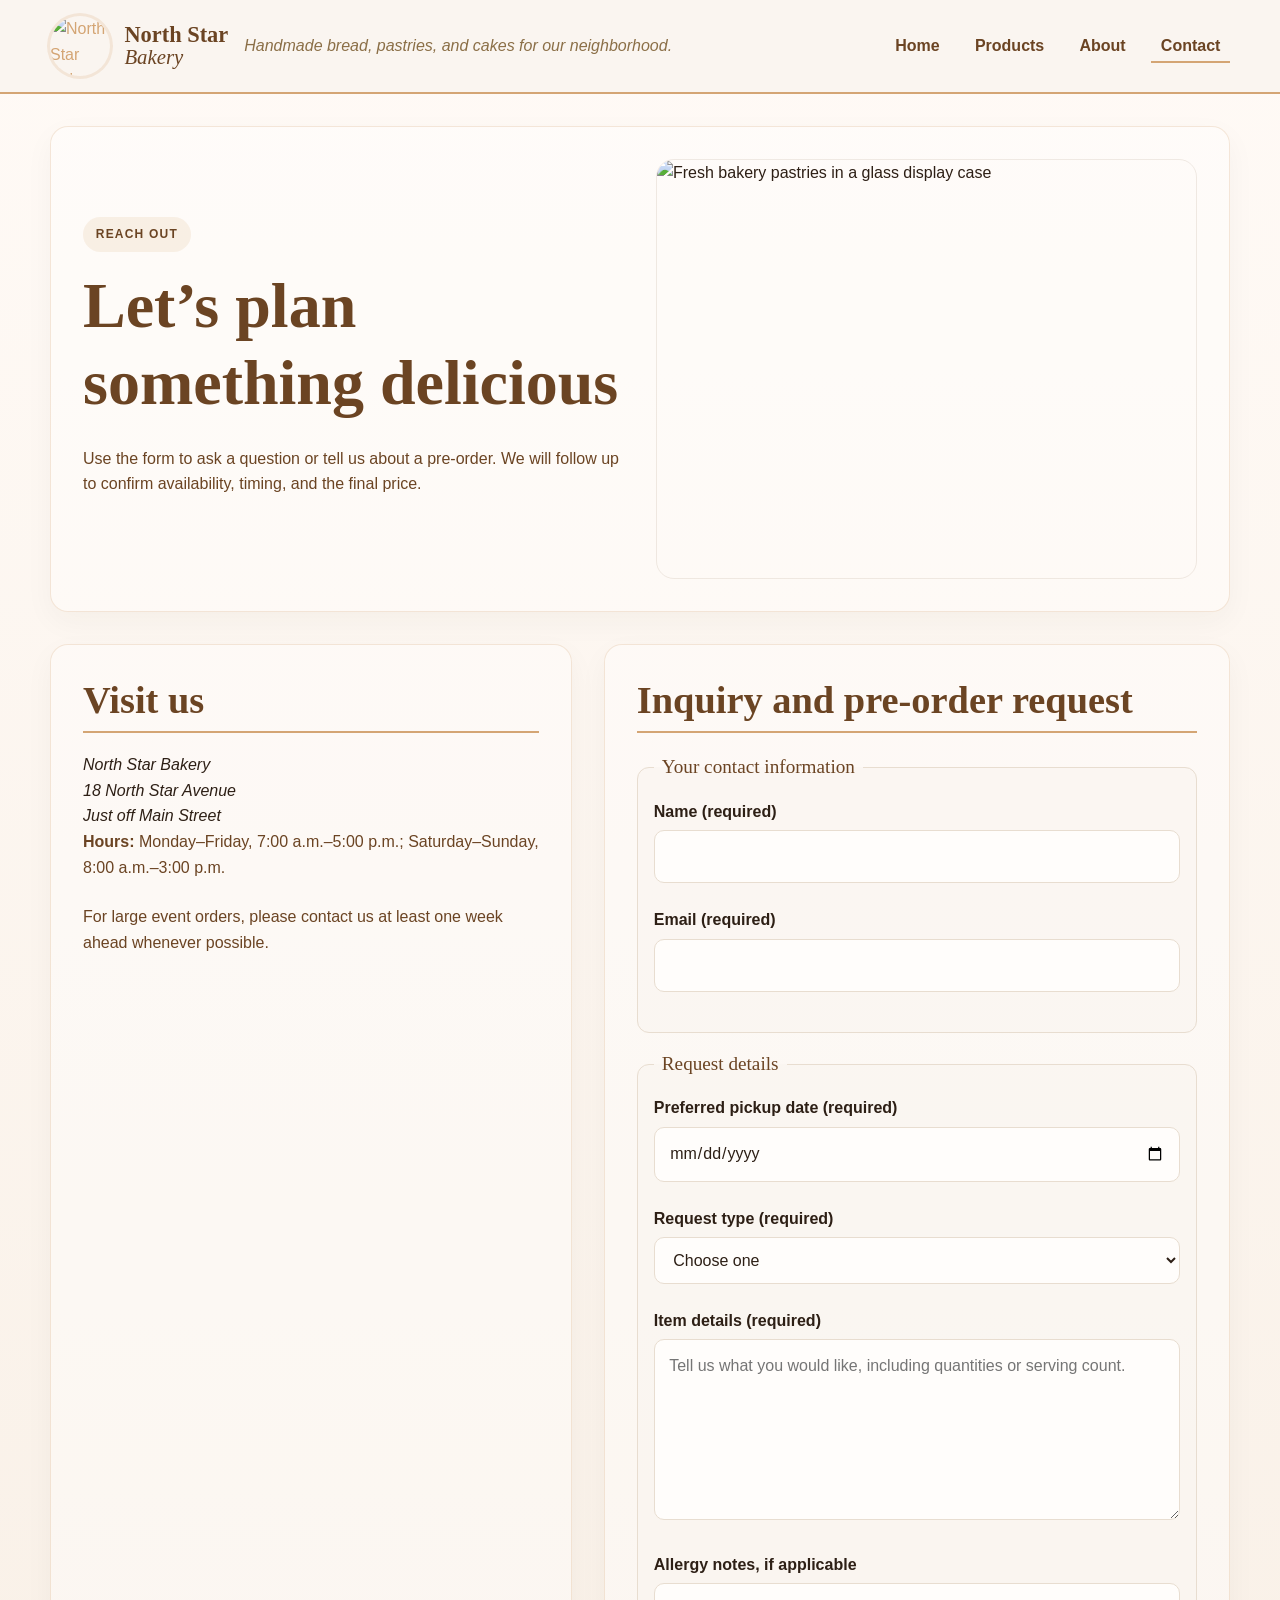
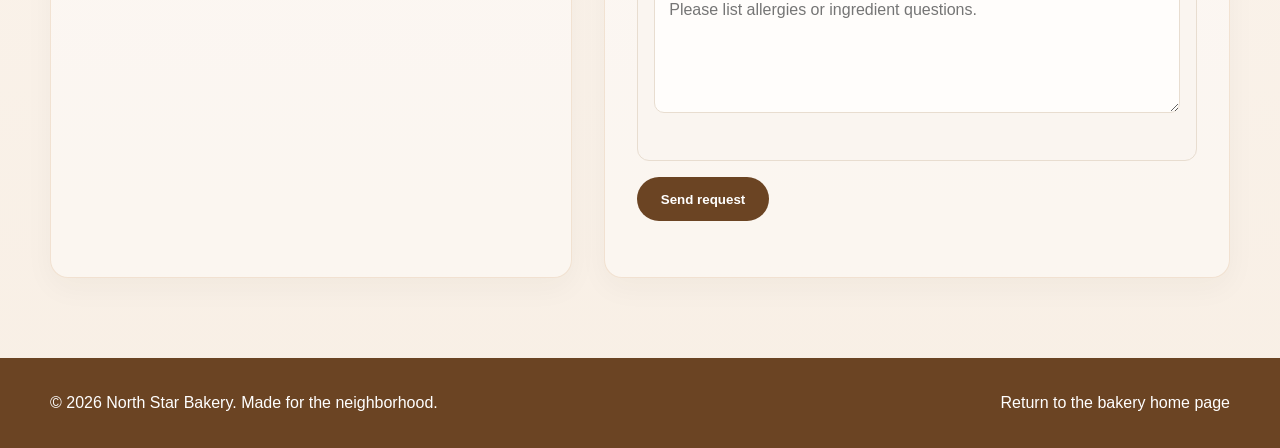
==== contact.html @ 41d708b1 "Add bakery imagery to all pages and connect the styling to the site." ====
<!doctype html>
<html lang="en">
  <head>
    <meta charset="utf-8" />
    <meta name="viewport" content="width=device-width, initial-scale=1" />
    <title>Contact and pre-orders | North Star Bakery</title>
    <link rel="stylesheet" href="styles.css" />
  </head>
  <body>
    <header class="site-header">
      <div class="container header-inner">
        <a href="index.html" class="brand" aria-label="North Star Bakery home">
          <img src="https://images.unsplash.com/photo-1509440159596-0249088772ff?auto=format&fit=crop&w=900&q=80" alt="North Star Bakery artisan bread" class="brand-logo" />
          <div>
            <div class="brand-name">North Star</div>
            <div class="brand-subtitle">Bakery</div>
          </div>
        </a>

        <p class="tagline">Handmade bread, pastries, and cakes for our neighborhood.</p>

        <nav aria-label="Primary navigation">
          <ul>
            <li><a href="index.html">Home</a></li>
            <li><a href="products.html">Products</a></li>
            <li><a href="about.html">About</a></li>
            <li><a href="contact.html" aria-current="page">Contact</a></li>
          </ul>
        </nav>
      </div>
    </header>

    <main class="container main-content">
      <section class="contact-hero">
        <div>
          <p class="eyebrow">Reach out</p>
          <h1>Let’s plan something delicious</h1>
          <p>
            Use the form to ask a question or tell us about a pre-order. We will
            follow up to confirm availability, timing, and the final price.
          </p>
        </div>

        <img src="https://images.unsplash.com/photo-1517433670267-08bbd4be890f?auto=format&fit=crop&w=1200&q=80" alt="Fresh bakery pastries in a glass display case" class="contact-hero-image" />
      </section>

      <section class="info-grid">
        <div class="content-panel">
          <h2 id="visit-us">Visit us</h2>

          <address>
            North Star Bakery<br />
            18 North Star Avenue<br />
            Just off Main Street
          </address>

          <p>
            <strong>Hours:</strong>
            Monday–Friday, 7:00 a.m.–5:00 p.m.;
            Saturday–Sunday, 8:00 a.m.–3:00 p.m.
          </p>

          <p>
            For large event orders, please contact us at least one week ahead
            whenever possible.
          </p>
        </div>

        <div class="content-panel">
          <h2 id="request">Inquiry and pre-order request</h2>

          <form action="#" method="post">
            <fieldset>
              <legend>Your contact information</legend>

              <p>
                <label for="name">Name (required)</label>
                <input type="text" id="name" name="name" required autocomplete="name" />
              </p>

              <p>
                <label for="email">Email (required)</label>
                <input type="email" id="email" name="email" required autocomplete="email" />
              </p>
            </fieldset>

            <fieldset>
              <legend>Request details</legend>

              <p>
                <label for="pickup-date">Preferred pickup date (required)</label>
                <input type="date" id="pickup-date" name="pickup-date" required />
              </p>

              <p>
                <label for="request-type">Request type (required)</label>
                <select id="request-type" name="request-type" required>
                  <option value="">Choose one</option>
                  <option value="pre-order">Pre-order</option>
                  <option value="general-question">General question</option>
                  <option value="event-order">Event or catering order</option>
                </select>
              </p>

              <p>
                <label for="item-details">Item details (required)</label>
                <textarea id="item-details" name="item-details" rows="6" required placeholder="Tell us what you would like, including quantities or serving count."></textarea>
              </p>

              <p>
                <label for="allergy-notes">Allergy notes, if applicable</label>
                <textarea id="allergy-notes" name="allergy-notes" rows="4" placeholder="Please list allergies or ingredient questions."></textarea>
              </p>
            </fieldset>

            <p>
              <button type="submit">Send request</button>
            </p>
          </form>
        </div>
      </section>
    </main>

    <footer>
      <div class="container footer-inner">
        <p>&copy; 2026 North Star Bakery. Made for the neighborhood.</p>
        <p><a href="index.html">Return to the bakery home page</a></p>
      </div>
    </footer>
  </body>
</html>
---- styles.css ----
/* ============================================
   NORTH STAR BAKERY - CSS DESIGN SYSTEM
   Warm, Rustic & Artisanal Bakery Website
   ============================================ */

:root {
  --color-cream: #faf5f0;
  --color-gold: #d4a574;
  --color-brown: #6b4423;
  --color-tan: #c9a876;
  --color-text-dark: #2d1f15;
  --color-text-light: #6b4423;
  --color-text-muted: #8b6f47;
  --color-bg-light: #fffcf8;
  --color-bg-section: #f5eee7;
  --color-border: #d4a574;
  --color-border-light: #e8ddd0;
  --font-serif: Georgia, Garamond, serif;
  --font-sans: Arial, Helvetica, sans-serif;
  --spacing-xs: 0.5rem;
  --spacing-sm: 1rem;
  --spacing-md: 1.5rem;
  --spacing-lg: 2rem;
  --spacing-xl: 3rem;
  --spacing-2xl: 4rem;
  --font-size-sm: 0.875rem;
  --font-size-base: 1rem;
  --font-size-lg: 1.125rem;
  --font-size-xl: 1.5rem;
  --font-size-2xl: 2rem;
  --font-size-3xl: 2.5rem;
}

* {
  margin: 0;
  padding: 0;
  box-sizing: border-box;
}

html {
  scroll-behavior: smooth;
}

body {
  font-family: var(--font-sans);
  background: linear-gradient(180deg, #fffaf6, #f8efe5);
  color: var(--color-text-dark);
  line-height: 1.6;
  font-size: var(--font-size-base);
}

img {
  max-width: 100%;
  display: block;
}

a {
  color: var(--color-gold);
  text-decoration: none;
}

a:hover {
  color: var(--color-brown);
  text-decoration: underline;
}

h1, h2, h3, h4, h5, h6 {
  font-family: var(--font-serif);
  color: var(--color-brown);
  line-height: 1.2;
  margin-bottom: var(--spacing-md);
}

h1 {
  font-size: clamp(2.2rem, 5vw, 4rem);
}

h2 {
  font-size: clamp(1.7rem, 3vw, 2.4rem);
  border-bottom: 2px solid var(--color-gold);
  padding-bottom: 0.5rem;
  margin-bottom: 1.2rem;
}

p {
  color: var(--color-text-light);
  margin-bottom: var(--spacing-md);
}

strong {
  color: var(--color-brown);
}

.container {
  width: min(1180px, calc(100% - 2rem));
  margin: 0 auto;
}

.site-header {
  background: rgba(250, 245, 240, 0.96);
  border-bottom: 2px solid var(--color-gold);
  position: sticky;
  top: 0;
  z-index: 10;
}

.header-inner {
  display: flex;
  flex-wrap: wrap;
  align-items: center;
  gap: 1rem;
  justify-content: space-between;
  padding: 1rem 0;
}

.brand {
  display: flex;
  align-items: center;
  gap: 0.9rem;
  text-decoration: none;
}

.brand-logo {
  width: 60px;
  height: 60px;
  border-radius: 50%;
  object-fit: cover;
  box-shadow: 0 0 0 3px rgba(212, 165, 116, 0.2);
}

.brand-name,
.brand-subtitle {
  font-family: var(--font-serif);
  color: var(--color-brown);
  line-height: 1;
}

.brand-name {
  font-size: 1.4rem;
  font-weight: 700;
}

.brand-subtitle {
  font-size: 1.3rem;
  font-style: italic;
}

.tagline {
  font-style: italic;
  color: var(--color-text-muted);
  flex: 1;
  min-width: 220px;
  margin: 0;
}

nav {
  display: flex;
}

nav ul {
  list-style: none;
  display: flex;
  flex-wrap: wrap;
  gap: 1rem;
}

nav a {
  color: var(--color-text-light);
  font-weight: 600;
  padding: 0.4rem 0.6rem;
  border-bottom: 2px solid transparent;
}

nav a[aria-current="page"],
nav a:hover {
  color: var(--color-brown);
  border-color: var(--color-gold);
  text-decoration: none;
}

.main-content {
  padding: 2rem 0 3rem;
}

.hero-section,
.about-hero,
.contact-hero,
.content-panel,
.page-intro,
.product-grid,
.info-grid {
  background: rgba(255, 255, 255, 0.4);
  border: 1px solid rgba(212, 165, 116, 0.25);
  border-radius: 18px;
  box-shadow: 0 10px 30px rgba(62, 40, 25, 0.04);
}

.hero-section,
.about-hero,
.contact-hero {
  display: grid;
  gap: 2rem;
  grid-template-columns: 1.1fr 0.9fr;
  align-items: center;
  padding: 2rem;
  margin-bottom: 2rem;
}

.eyebrow {
  display: inline-block;
  background: rgba(212, 165, 116, 0.15);
  color: var(--color-brown);
  text-transform: uppercase;
  font-size: 0.75rem;
  letter-spacing: 0.1em;
  font-weight: 700;
  padding: 0.5rem 0.8rem;
  border-radius: 999px;
  margin-bottom: 1rem;
}

.hero-actions {
  display: flex;
  flex-wrap: wrap;
  gap: 1rem;
  margin-top: 1rem;
}

.btn {
  display: inline-block;
  padding: 0.85rem 1.3rem;
  border-radius: 999px;
  font-weight: 700;
  transition: 0.2s ease;
}

.btn-primary {
  background: var(--color-brown);
  color: white;
}

.btn-secondary {
  border: 2px solid var(--color-brown);
  color: var(--color-brown);
}

.btn:hover {
  transform: translateY(-1px);
  text-decoration: none;
}

.hero-image,
.about-image,
.contact-hero-image,
.product-feature {
  width: 100%;
  height: 420px;
  object-fit: cover;
  border-radius: 18px;
  border: 1px solid rgba(107, 68, 35, 0.1);
}

.content-panel,
.page-intro {
  padding: 2rem;
  margin-bottom: 2rem;
}

.feature-figure {
  margin-top: 1.5rem;
}

.feature-figure img {
  width: 100%;
  height: 420px;
  object-fit: cover;
  border-radius: 18px;
  margin-bottom: 0.75rem;
}

figure figcaption {
  color: var(--color-text-muted);
  font-style: italic;
  font-size: 0.95rem;
}

.featured-copy img {
  width: 100%;
  height: 320px;
  object-fit: cover;
  border-radius: 18px;
  margin-bottom: 1rem;
}

.info-grid {
  display: grid;
  grid-template-columns: 1fr 1.2fr;
  gap: 2rem;
  padding: 0;
  background: transparent;
  border: none;
  box-shadow: none;
}

.plan-visit,
.video-panel,
.product-card {
  background: rgba(255, 255, 255, 0.4);
  border: 1px solid rgba(212, 165, 116, 0.25);
  border-radius: 18px;
  box-shadow: 0 10px 30px rgba(62, 40, 25, 0.04);
}

.plan-visit,
.video-panel {
  padding: 2rem;
}

video,
audio {
  width: 100%;
  border-radius: 12px;
}

.product-grid {
  display: grid;
  grid-template-columns: repeat(2, minmax(0, 1fr));
  gap: 1.5rem;
  padding: 2rem;
  margin-bottom: 2rem;
}

.product-grid h2 {
  grid-column: 1 / -1;
}

.product-card {
  padding: 1.5rem;
}

.product-card h3 {
  margin-bottom: 0.6rem;
}

.cta-text {
  text-align: center;
  font-weight: 600;
  margin-top: 1.5rem;
}

.about-hero .story-copy {
  align-self: center;
}

.contact-hero {
  grid-template-columns: 1fr 1fr;
}

form {
  display: flex;
  flex-direction: column;
  gap: 1rem;
}

fieldset {
  border: 1px solid var(--color-border-light);
  border-radius: 12px;
  padding: 1rem;
  background: rgba(250, 245, 240, 0.6);
}

legend {
  font-family: var(--font-serif);
  color: var(--color-brown);
  font-size: 1.2rem;
  padding: 0 0.5rem;
}

label {
  display: block;
  margin-bottom: 0.35rem;
  font-weight: 700;
  color: var(--color-text-dark);
}

input,
select,
textarea {
  width: 100%;
  padding: 0.8rem 0.9rem;
  border-radius: 10px;
  border: 1px solid var(--color-border-light);
  background: #fffdfb;
  font: inherit;
  color: var(--color-text-dark);
}

textarea {
  min-height: 120px;
  resize: vertical;
}

button {
  border: none;
  background: var(--color-brown);
  color: white;
  padding: 0.9rem 1.5rem;
  border-radius: 999px;
  font-weight: 700;
  cursor: pointer;
}

footer {
  background: var(--color-brown);
  color: #fff;
  padding: 2rem 0;
}

.footer-inner {
  display: flex;
  flex-wrap: wrap;
  justify-content: space-between;
  align-items: center;
  gap: 1rem;
}

footer p,
footer a {
  color: #fff;
  margin: 0;
}

@media (max-width: 768px) {
  .header-inner,
  .hero-section,
  .about-hero,
  .contact-hero,
  .info-grid,
  .product-grid {
    grid-template-columns: 1fr;
    display: grid;
  }

  .header-inner {
    justify-content: center;
    text-align: center;
  }

  nav ul {
    justify-content: center;
  }

  .tagline {
    flex-basis: 100%;
    text-align: center;
  }

  .hero-image,
  .about-image,
  .contact-hero-image,
  .product-feature,
  .feature-figure img {
    height: 300px;
  }

  .footer-inner {
    justify-content: center;
    text-align: center;
  }
}

@media (max-width: 500px) {
  .brand {
    width: 100%;
    justify-content: center;
  }

  .btn {
    width: 100%;
    text-align: center;
  }
}
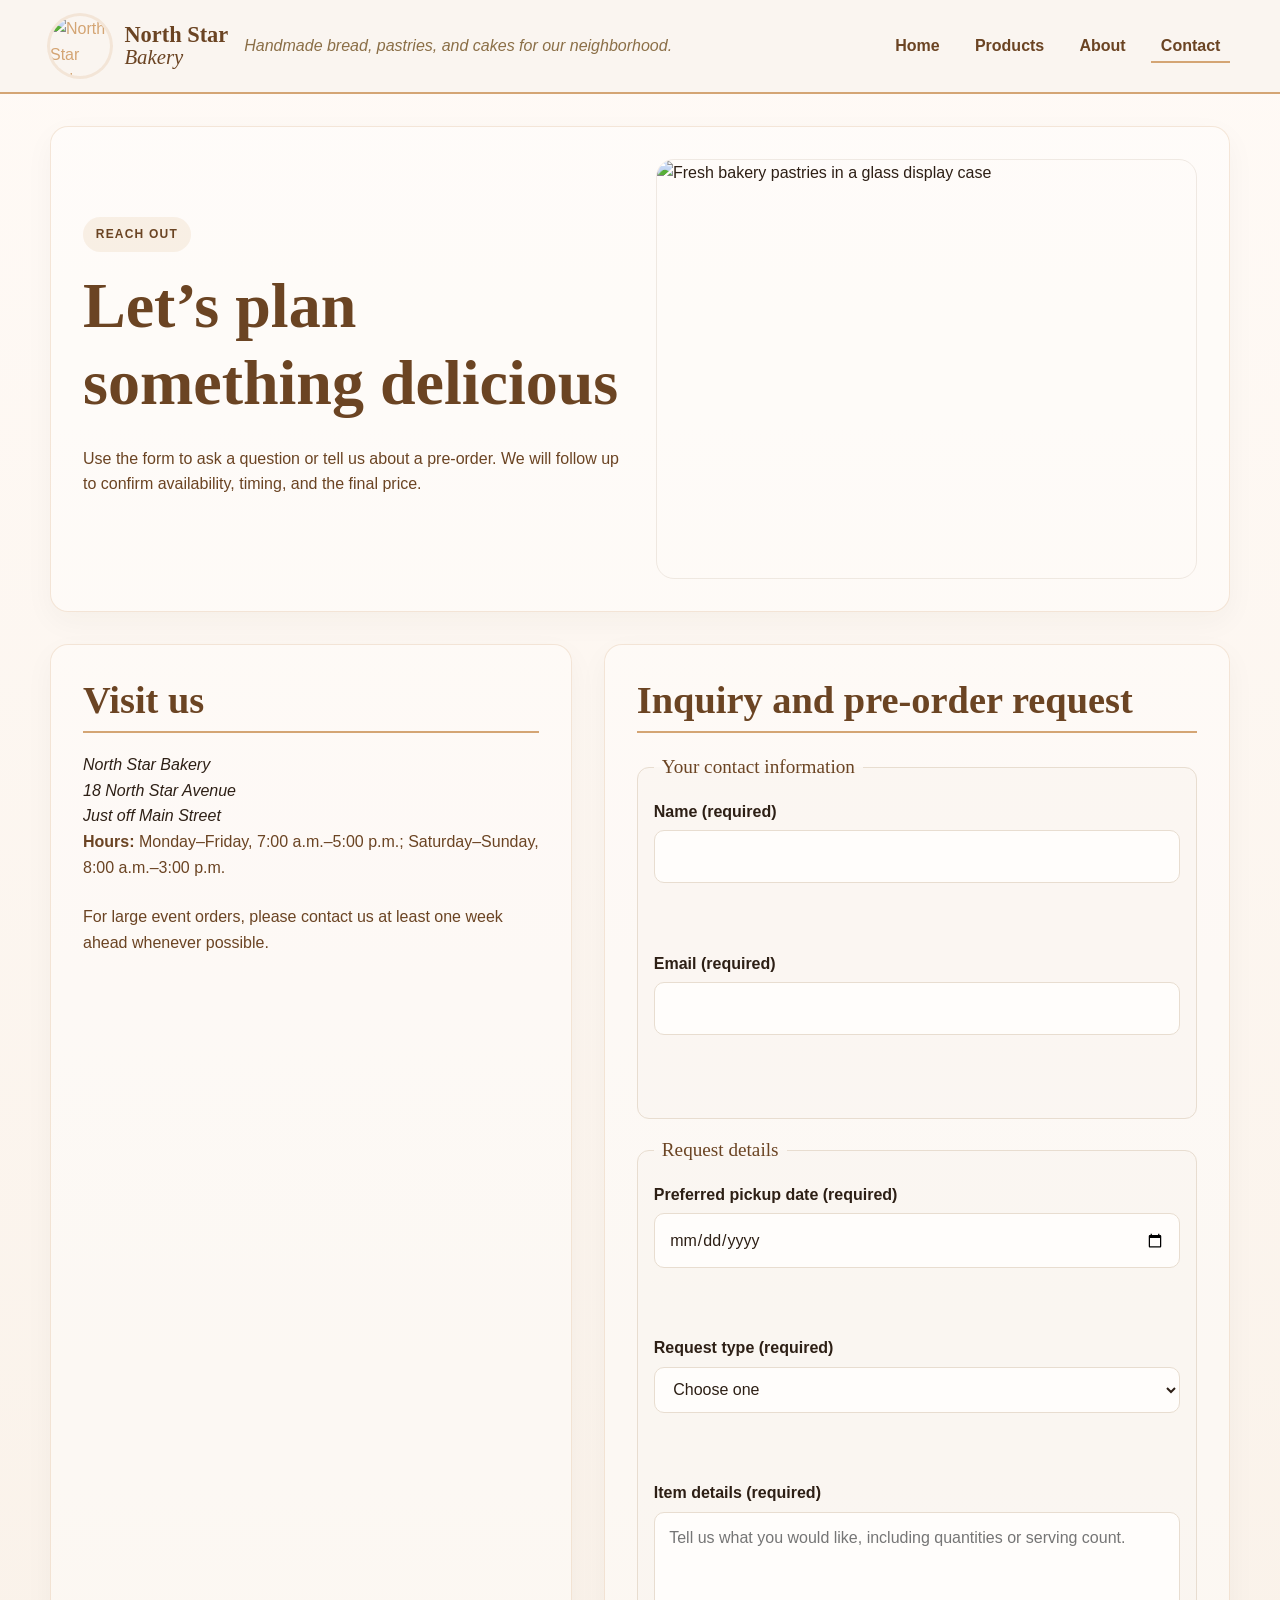
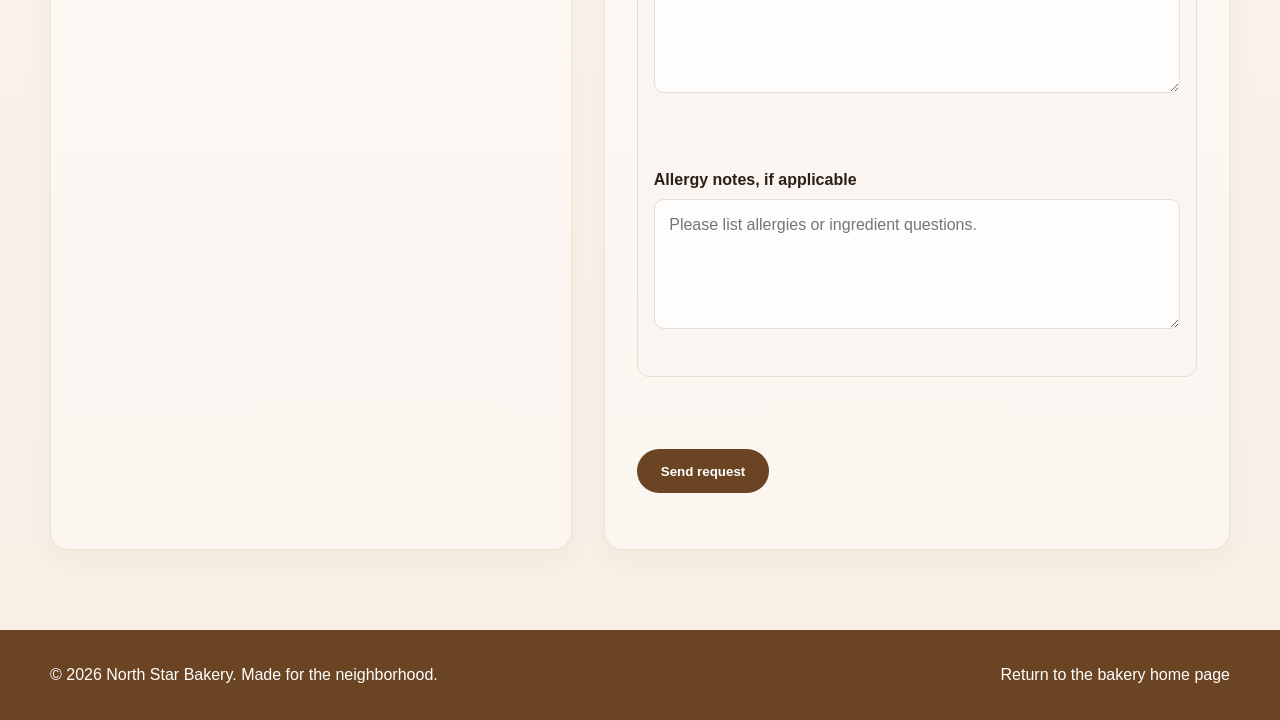
==== commit 1a7e91fe: "Add JS validation and localStorage to the bakery contact form so it supports user interaction, error" ====
--- a/contact.html
+++ b/contact.html
@@ -69,18 +69,20 @@
         <div class="content-panel">
           <h2 id="request">Inquiry and pre-order request</h2>
 
-          <form action="#" method="post">
+          <form id="contact-form" novalidate>
             <fieldset>
               <legend>Your contact information</legend>
 
               <p>
                 <label for="name">Name (required)</label>
-                <input type="text" id="name" name="name" required autocomplete="name" />
+                <input type="text" id="name" name="name" data-field="name" required autocomplete="name" />
+                <div class="error-message" id="error-name" aria-live="polite"></div>
               </p>
 
               <p>
                 <label for="email">Email (required)</label>
-                <input type="email" id="email" name="email" required autocomplete="email" />
+                <input type="email" id="email" name="email" data-field="email" required autocomplete="email" />
+                <div class="error-message" id="error-email" aria-live="polite"></div>
               </p>
             </fieldset>
 
@@ -89,22 +91,25 @@
 
               <p>
                 <label for="pickup-date">Preferred pickup date (required)</label>
-                <input type="date" id="pickup-date" name="pickup-date" required />
+                <input type="date" id="pickup-date" name="pickup-date" data-field="pickupDate" required />
+                <div class="error-message" id="error-pickupDate" aria-live="polite"></div>
               </p>
 
               <p>
                 <label for="request-type">Request type (required)</label>
-                <select id="request-type" name="request-type" required>
+                <select id="request-type" name="request-type" data-field="requestType" required>
                   <option value="">Choose one</option>
                   <option value="pre-order">Pre-order</option>
                   <option value="general-question">General question</option>
                   <option value="event-order">Event or catering order</option>
                 </select>
+                <div class="error-message" id="error-requestType" aria-live="polite"></div>
               </p>
 
               <p>
                 <label for="item-details">Item details (required)</label>
-                <textarea id="item-details" name="item-details" rows="6" required placeholder="Tell us what you would like, including quantities or serving count."></textarea>
+                <textarea id="item-details" name="item-details" data-field="details" rows="6" required placeholder="Tell us what you would like, including quantities or serving count."></textarea>
+                <div class="error-message" id="error-details" aria-live="polite"></div>
               </p>
 
               <p>
@@ -112,6 +117,11 @@
                 <textarea id="allergy-notes" name="allergy-notes" rows="4" placeholder="Please list allergies or ingredient questions."></textarea>
               </p>
             </fieldset>
+
+            <div class="form-status-row">
+              <p id="save-status" class="save-status" aria-live="polite"></p>
+              <p id="success-message" class="success-message" aria-live="polite"></p>
+            </div>
 
             <p>
               <button type="submit">Send request</button>
@@ -127,5 +137,7 @@
         <p><a href="index.html">Return to the bakery home page</a></p>
       </div>
     </footer>
+
+    <script src="script.js"></script>
   </body>
 </html>
--- a/styles.css
+++ b/styles.css
@@ -15,6 +15,8 @@
   --color-bg-section: #f5eee7;
   --color-border: #d4a574;
   --color-border-light: #e8ddd0;
+  --color-error: #b2443d;
+  --color-success: #2f6e45;
   --font-serif: Georgia, Garamond, serif;
   --font-sans: Arial, Helvetica, sans-serif;
   --spacing-xs: 0.5rem;
@@ -395,9 +397,42 @@
   color: var(--color-text-dark);
 }
 
+input[aria-invalid="true"],
+select[aria-invalid="true"],
+textarea[aria-invalid="true"] {
+  border-color: var(--color-error);
+  box-shadow: 0 0 0 3px rgba(178, 68, 61, 0.09);
+}
+
 textarea {
   min-height: 120px;
   resize: vertical;
+}
+
+.error-message {
+  min-height: 1.2rem;
+  font-size: 0.85rem;
+  color: var(--color-error);
+  margin-top: 0.35rem;
+}
+
+.form-status-row {
+  min-height: 2.5rem;
+}
+
+.save-status,
+.success-message {
+  font-size: 0.9rem;
+  margin: 0;
+}
+
+.save-status {
+  color: var(--color-brown);
+}
+
+.success-message {
+  color: var(--color-success);
+  font-weight: 700;
 }
 
 button {
